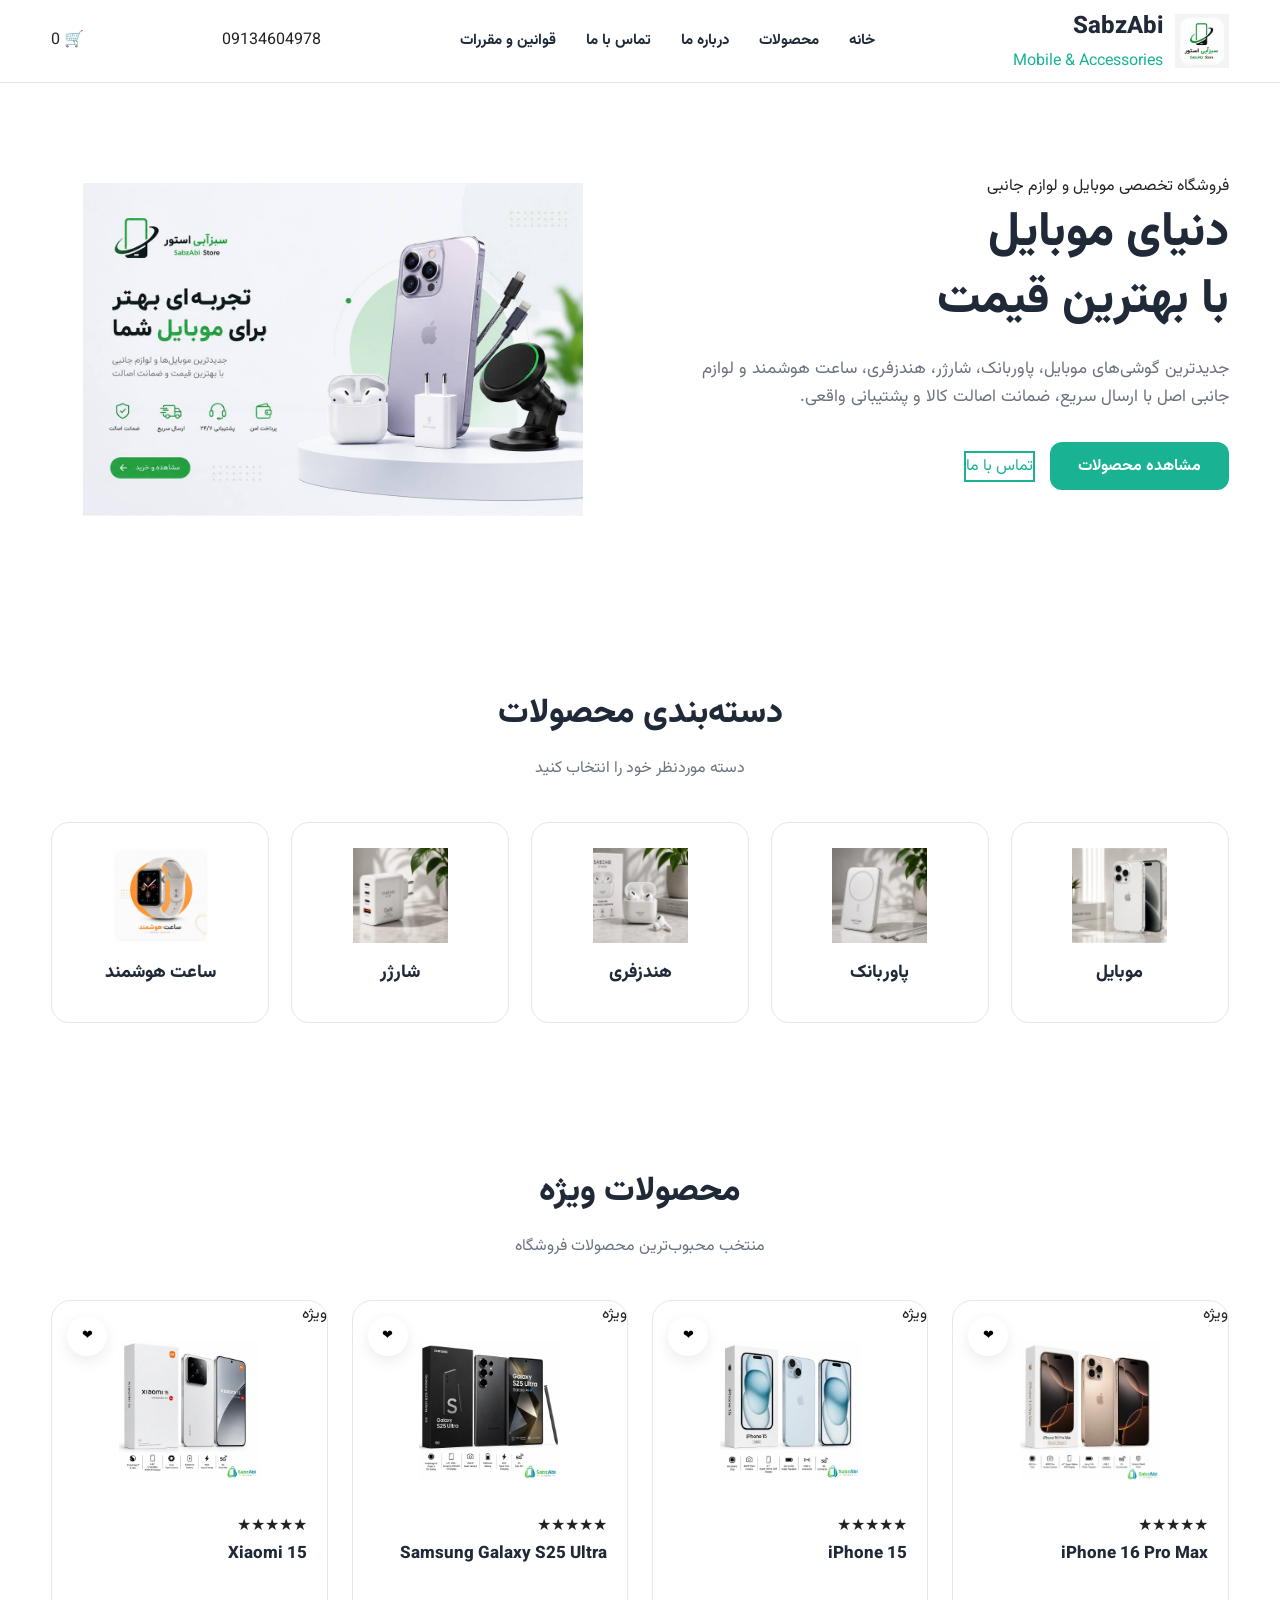
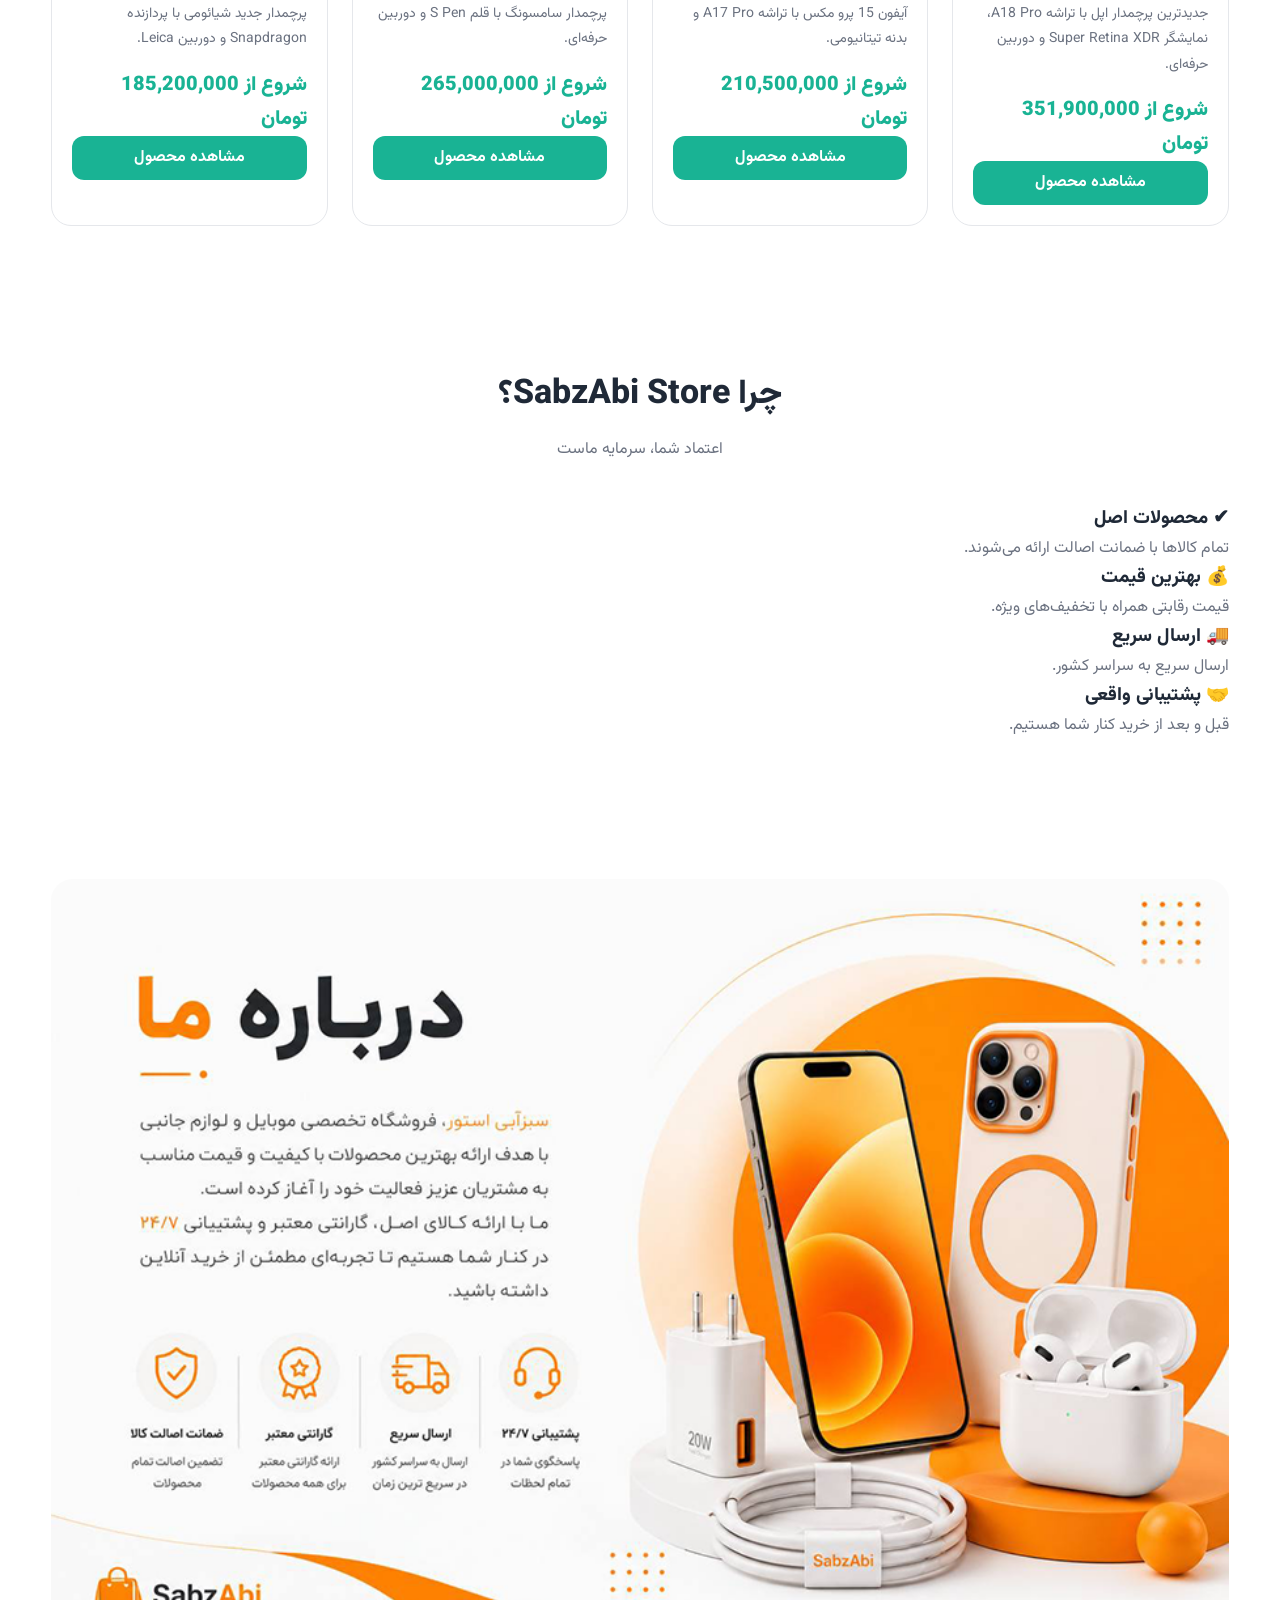
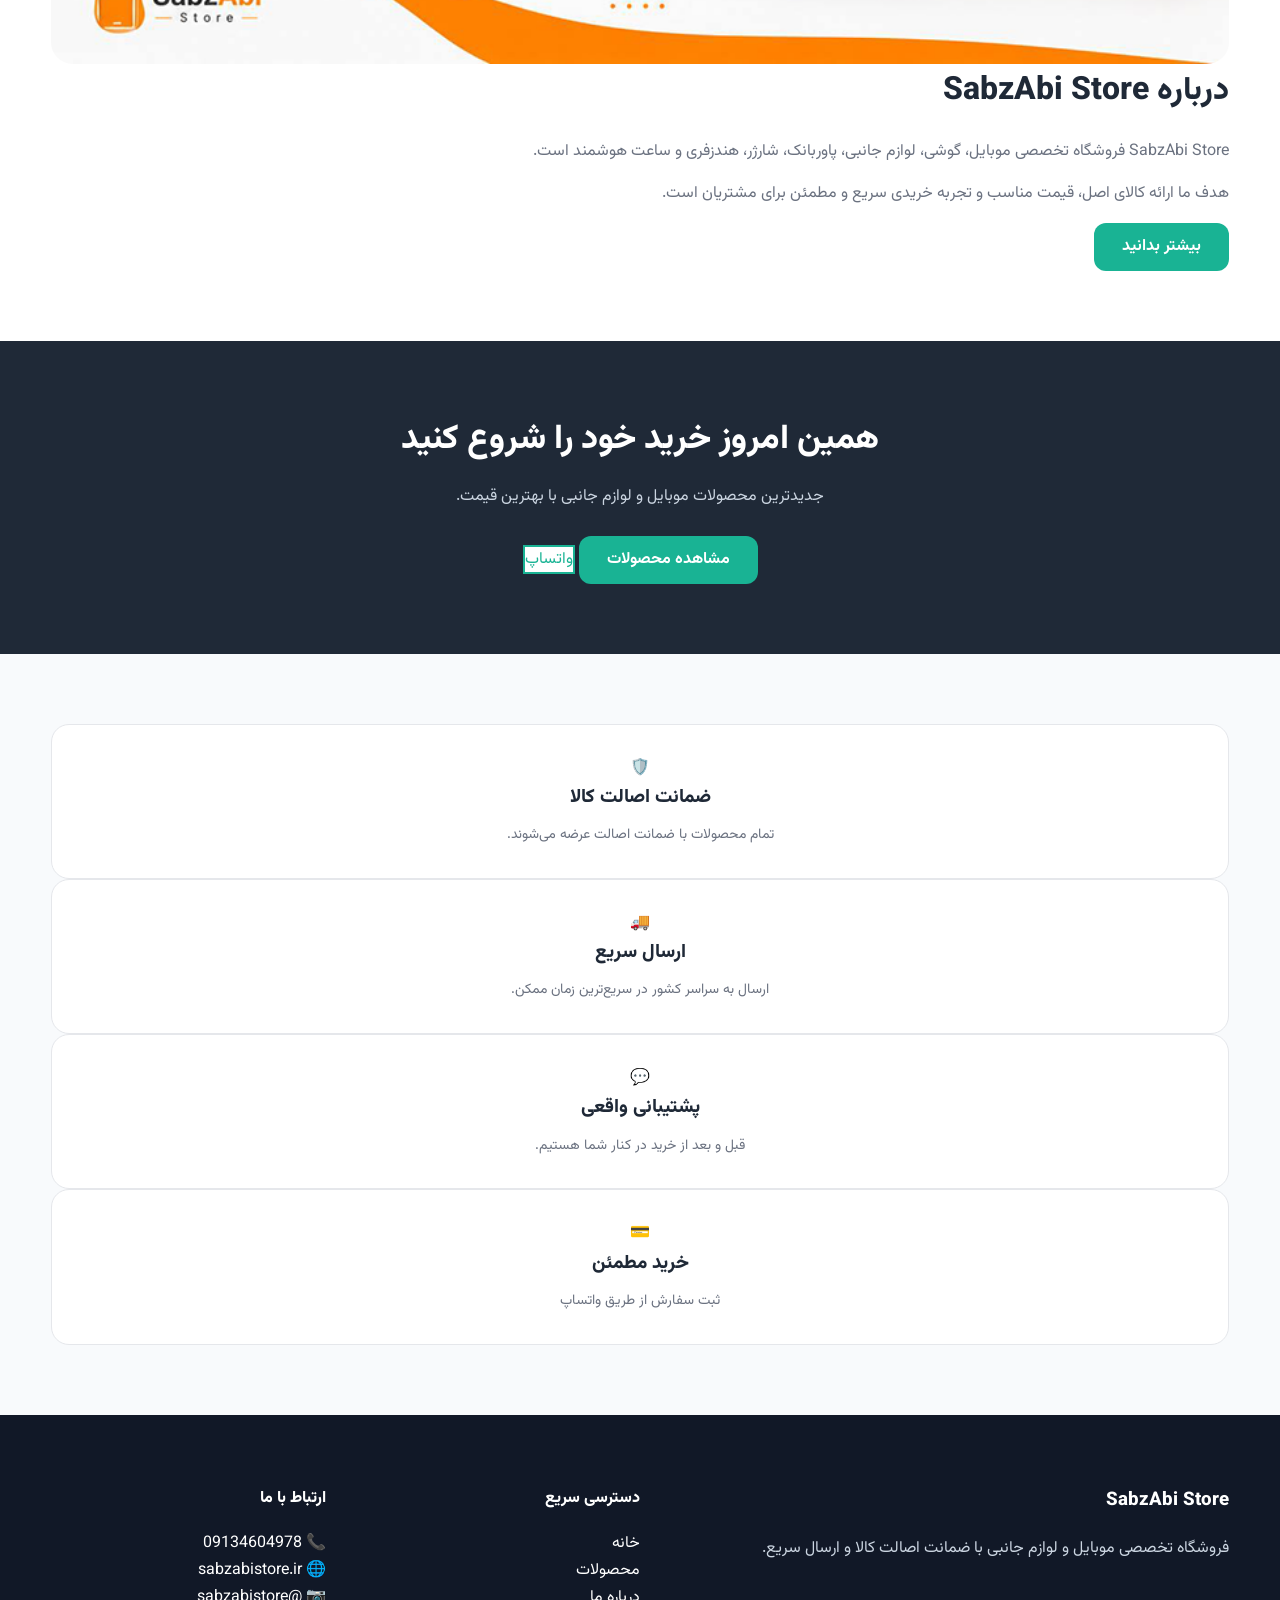
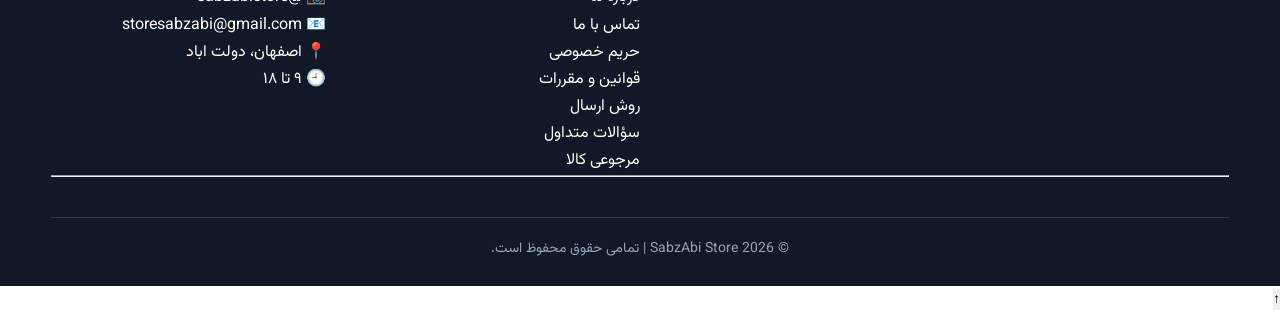
==== index.html @ b57ccc9a "Update index.html" ====
<!DOCTYPE html>
<html lang="fa" dir="rtl">

<head>

<meta charset="UTF-8">

<meta name="viewport" content="width=device-width, initial-scale=1.0">

<meta http-equiv="X-UA-Compatible" content="IE=edge">

<title>SabzAbi Store | فروشگاه تخصصی موبایل و لوازم جانبی</title>

<meta name="description"
content="خرید موبایل، پاوربانک، شارژر، هندزفری، ساعت هوشمند و لوازم جانبی اصل با بهترین قیمت، ارسال سریع و ضمانت اصالت کالا">

<meta name="keywords"
content="موبایل، آیفون، سامسونگ، پاوربانک، شارژر، هندزفری، ساعت هوشمند، SabzAbi Store">

<meta name="author"
content="SabzAbi Store">

<meta name="theme-color"
content="#0f766e">

<link rel="icon"
href="assets/favicons/favicon.png"
type="image/png">

<link rel="apple-touch-icon"
href="assets/favicons/apple-touch-icon.png">

<link rel="preconnect"
href="https://fonts.googleapis.com">

<link rel="preconnect"
href="https://fonts.gstatic.com"
crossorigin>

<link href="https://fonts.googleapis.com/css2?family=Vazirmatn:wght@300;400;500;700;800;900&display=swap"
rel="stylesheet">

<link rel="stylesheet"
href="assets/css/style.css">

<link rel="stylesheet"
href="assets/css/responsive.css">

</head>

<body>

<header class="header">

<div class="container">

<a href="index.html" class="logo">

<img
src="assets/logo/logo.webp"
alt="SabzAbi Store Logo">

<div>

<h2>SabzAbi</h2>

<span>Mobile & Accessories</span>

</div>

</a>

<nav>

<ul>

<li><a class="active" href="index.html">خانه</a></li>

<li><a href="products.html">محصولات</a></li>

<li><a href="about.html">درباره ما</a></li>

<li><a href="contact.html">تماس با ما</a></li>

<li><a href="terms.html">قوانین و مقررات</a></li>

</ul>

</nav>

<a
href="tel:09134604978"
class="header-phone">

09134604978

</a>

	<a href="cart.html" class="cart-icon">

🛒

<span id="cartCount">

0

</span>

</a>

</div>

</header>

<section class="hero">

<div class="container">

<div class="hero-content">

<span class="hero-badge">

فروشگاه تخصصی موبایل و لوازم جانبی

</span>

<h1>

دنیای موبایل
<br>

با بهترین قیمت

</h1>

<p>

جدیدترین گوشی‌های موبایل، پاوربانک، شارژر، هندزفری، ساعت هوشمند و لوازم جانبی اصل با ارسال سریع، ضمانت اصالت کالا و پشتیبانی واقعی.

</p>

<div class="hero-buttons">

<a
href="products.html"
class="btn">

مشاهده محصولات

</a>

<a
href="contact.html"
class="btn-outline">

تماس با ما

</a>

</div>

</div>

<div class="hero-image">

<img

src="assets/hero/hero.webp"

alt="SabzAbi Store Hero"

loading="eager">

</div>

</div>

</section>



<!-- =====================================
CATEGORIES
===================================== -->

<section class="categories">

<div class="container">

<div class="section-header">

<h2>دسته‌بندی محصولات</h2>

<p>

دسته موردنظر خود را انتخاب کنید

</p>

</div>

<div class="category-grid">

<a href="products.html?category=mobile" class="category-card">

<img
src="assets/categories/iphone16.webp"
alt="موبایل"
loading="lazy">

<h3>موبایل</h3>

</a>

<a href="products.html?category=powerbank" class="category-card">

<img
src="assets/categories/powerbank20k.webp"
alt="پاوربانک"
loading="lazy">

<h3>پاوربانک</h3>

</a>

<a href="products.html?category=earbuds" class="category-card">

<img
src="assets/categories/earbuds.webp"
alt="هندزفری"
loading="lazy">

<h3>هندزفری</h3>

</a>

<a href="products.html?category=charger" class="category-card">

<img
src="assets/categories/charger45w.webp"
alt="شارژر"
loading="lazy">

<h3>شارژر</h3>

</a>

<a href="products.html?category=watch" class="category-card">

<img
src="assets/categories/watch.webp"
alt="ساعت هوشمند"
loading="lazy">

<h3>ساعت هوشمند</h3>

</a>

</div>

</div>

</section>

<!-- =====================================
FEATURED PRODUCTS
===================================== -->

<section class="featured">

<div class="container">

<div class="section-header">

<h2>محصولات ویژه</h2>

<p>

منتخب محبوب‌ترین محصولات فروشگاه

</p>

</div>

<div id="featuredProducts" class="product-grid">

</div>

</div>

</section>

<!-- =====================================
WHY US
===================================== -->

<section class="why-us">

<div class="container">

<div class="section-header">

<h2>چرا SabzAbi Store؟</h2>

<p>

اعتماد شما، سرمایه ماست

</p>

</div>

<div class="why-grid">

<div class="why-card">

<h3>✔ محصولات اصل</h3>

<p>

تمام کالاها با ضمانت اصالت ارائه می‌شوند.

</p>

</div>

<div class="why-card">

<h3>💰 بهترین قیمت</h3>

<p>

قیمت رقابتی همراه با تخفیف‌های ویژه.

</p>

</div>

<div class="why-card">

<h3>🚚 ارسال سریع</h3>

<p>

ارسال سریع به سراسر کشور.

</p>

</div>

<div class="why-card">

<h3>🤝 پشتیبانی واقعی</h3>

<p>

قبل و بعد از خرید کنار شما هستیم.

</p>

</div>

</div>

</div>

</section>

<!-- =====================================
ABOUT SHORT
===================================== -->

<section class="about-short">

<div class="container">

<div class="about-content">

<div class="about-image">

<img

src="assets/about/about-store.webp"

alt="SabzAbi Store"

loading="lazy">

</div>

<div class="about-text">

<h2>درباره SabzAbi Store</h2>

<p>

SabzAbi Store فروشگاه تخصصی موبایل، گوشی، لوازم جانبی، پاوربانک، شارژر، هندزفری و ساعت هوشمند است.

</p>

<p>

هدف ما ارائه کالای اصل، قیمت مناسب و تجربه خریدی سریع و مطمئن برای مشتریان است.

</p>

<a href="about.html" class="btn">

بیشتر بدانید

</a>

</div>

</div>

</div>

</section>


	
<!-- =====================================
CALL TO ACTION
===================================== -->

<section class="cta">

<div class="container">

<div class="cta-box">

<h2>

همین امروز خرید خود را شروع کنید

</h2>

<p>

جدیدترین محصولات موبایل و لوازم جانبی با بهترین قیمت.

</p>

<div class="cta-buttons">

<a href="products.html" class="btn">

مشاهده محصولات

</a>

<a href="https://wa.me/989134604978"

class="btn-outline"

target="_blank">

واتساپ

</a>

</div>

</div>

</div>

</section>

<!-- =====================================
FEATURES
===================================== -->

	
	<section class="features">

<div class="container">

<div class="feature-card">
<div class="feature-icon">🛡️</div>
<h3>ضمانت اصالت کالا</h3>
<p>تمام محصولات با ضمانت اصالت عرضه می‌شوند.</p>
</div>

<div class="feature-card">
<div class="feature-icon">🚚</div>
<h3>ارسال سریع</h3>
<p>ارسال به سراسر کشور در سریع‌ترین زمان ممکن.</p>
</div>

<div class="feature-card">
<div class="feature-icon">💬</div>
<h3>پشتیبانی واقعی</h3>
<p>قبل و بعد از خرید در کنار شما هستیم.</p>
</div>

<div class="feature-card">
<div class="feature-icon">💳</div>
<h3>خرید مطمئن</h3>
<p>ثبت سفارش از طریق واتساپ</p>
</div>

</div>

</section>


<!-- =====================================
FOOTER
===================================== -->	

<footer class="footer">

<div class="container">

<div class="footer-grid">

<div>

<h3>SabzAbi Store</h3>

<p>

فروشگاه تخصصی موبایل و لوازم جانبی با ضمانت اصالت کالا و ارسال سریع.

</p>

</div>

<div>

<h4>دسترسی سریع</h4>

<ul>

<li><a href="index.html">خانه</a></li>

<li><a href="products.html">محصولات</a></li>

<li><a href="about.html">درباره ما</a></li>

<li><a href="contact.html">تماس با ما</a></li>

	<li><a href="privacy.html">حریم خصوصی</a></li>

	<li><a href="terms.html">قوانین و مقررات</a></li>

	<li><a href="shipping.html">روش ارسال</a></li>

	<li><a href="faq.html">سؤالات متداول</a></li>

	<li><a href="return.html">مرجوعی کالا</a></li>

</ul>

</div>

<div>

<h4>ارتباط با ما</h4>

<ul>

<li>📞 09134604978</li>

<li>🌐 sabzabistore.ir</li>

<li>📷 @sabzabistore</li>

	<li>📧 storesabzabi@gmail.com</li>

<li>📍 اصفهان، دولت اباد </li>
	<li>🕘 ۹ تا ۱۸</li>

</ul>

</div>

</div>

<hr>

<div class="footer-bottom">

<p>

© 2026 SabzAbi Store | تمامی حقوق محفوظ است.
	
</p>

</div>

</div>

</footer>

<script src="assets/js/products.js"></script>
<script src="assets/js/app.js"></script>

</body>

</html>
---- assets/css/style.css ----
/*==================================================
RESET
==================================================*/

*{
    margin:0;
    padding:0;
    box-sizing:border-box;
}

html{
    scroll-behavior:smooth;
}

body{

    direction:rtl;

    font-family:"Vazirmatn",Tahoma,sans-serif;

    background:#ffffff;

    color:#222;

    overflow-x:hidden;

    line-height:1.7;

}

img{

    display:block;

    max-width:100%;

}

a{

    text-decoration:none;

    color:inherit;

}

button{

    font-family:inherit;

    cursor:pointer;

    border:none;

    outline:none;

}

input{

    font-family:inherit;

    outline:none;

}

ul{

    list-style:none;

}



/*==================================================
ROOT
==================================================*/

:root{

    --primary:#19b394;

    --primary-dark:#12937b;

    --secondary:#00b4d8;

    --danger:#ef4444;

    --warning:#f59e0b;

    --dark:#1f2937;

    --gray:#6b7280;

    --light:#f8fafc;

    --border:#e5e7eb;

    --white:#fff;

    --radius:16px;

    --transition:.3s;

    --shadow:0 10px 30px rgba(0,0,0,.08);

}



/*==================================================
CONTAINER
==================================================*/

.container{

    width:92%;

    max-width:1320px;

    margin:auto;

}



/*==================================================
HEADINGS
==================================================*/

h1,h2,h3,h4{

    color:var(--dark);

    font-weight:800;

}

p{

    color:var(--gray);

}



/*==================================================
SECTION
==================================================*/

section{

    padding:55px 0;

}



/*==================================================
SECTION HEADER
این کلاس داخل HTML تو هست
==================================================*/

.section-header{

    text-align:center;

    margin-bottom:28px;

}

.section-header h2{

    font-size:34px;

    margin-bottom:12px;

}

.section-header p{

    max-width:700px;

    margin:auto;

}



/*==================================================
BUTTONS
==================================================*/

.btn{

    height:48px;

    padding:0 28px;

    border-radius:12px;

    display:inline-flex;

    align-items:center;

    justify-content:center;

    background:var(--primary);

    color:#fff;

    font-weight:700;

    transition:.3s;

}

.btn:hover{

    background:var(--primary-dark);

}

.btn-outline{

    border:2px solid var(--primary);

    background:#fff;

    color:var(--primary);

}

.btn-outline:hover{

    background:var(--primary);

    color:#fff;

}



/*==================================================
GENERAL CARDS
==================================================*/

.card{

    background:#fff;

    border-radius:18px;

    box-shadow:var(--shadow);

}

/*==================================================
HEADER
==================================================*/

header{

    position:sticky;

    top:0;

    right:0;

    width:100%;

    background:#fff;

    z-index:9999;

    border-bottom:1px solid var(--border);

    transition:.3s;

}

header .container{

    display:flex;

    align-items:center;

    justify-content:space-between;

    height:82px;

}



/*==================================================
LOGO
==================================================*/

.logo{

    display:flex;

    align-items:center;

    gap:12px;

}

.logo img{

    width:54px;

    height:54px;

    object-fit:contain;

}

.logo h1,
.logo h2{

    font-size:24px;

    color:var(--dark);

    margin:0;

    font-weight:800;

}

.logo span{

    color:var(--primary);

}



/*==================================================
NAVIGATION
==================================================*/

nav{

    display:flex;

    align-items:center;

}

nav ul{

    display:flex;

    align-items:center;

    gap:30px;

}

nav li{

    position:relative;

}

nav a{

    color:var(--dark);

    font-size:15px;

    font-weight:700;

    transition:.3s;

}

nav a:hover{

    color:var(--primary);

}

nav a::after{

    content:"";

    position:absolute;

    right:0;

    bottom:-8px;

    width:0;

    height:2px;

    background:var(--primary);

    transition:.3s;

}

nav li:hover a::after{

    width:100%;

}



/*==================================================
HEADER ACTIONS
==================================================*/

.header-actions{

    display:flex;

    align-items:center;

    gap:12px;

}

.header-actions a{

    width:42px;

    height:42px;

    border-radius:50%;

    background:#f5f7fa;

    display:flex;

    align-items:center;

    justify-content:center;

    color:var(--dark);

    transition:.3s;

}

.header-actions a:hover{

    background:var(--primary);

    color:#fff;

}



/*==================================================
MENU BUTTON
==================================================*/

.menu-btn{

    display:none;

    width:44px;

    height:44px;

    border-radius:12px;

    background:#f5f7fa;

    align-items:center;

    justify-content:center;

    cursor:pointer;

}

.menu-btn i{

    font-size:22px;

}



/*==================================================
MOBILE MENU
==================================================*/

.mobile-menu{

    position:fixed;

    top:82px;

    right:-100%;

    width:280px;

    height:calc(100vh - 82px);

    background:#fff;

    transition:.35s;

    box-shadow:-10px 0 30px rgba(0,0,0,.08);

    padding:25px;

    z-index:999;

}

.mobile-menu.active{

    right:0;

}

.mobile-menu ul{

    display:flex;

    flex-direction:column;

    gap:20px;

}

.mobile-menu a{

    font-size:16px;

    font-weight:700;

    color:var(--dark);

}

.mobile-menu a:hover{

    color:var(--primary);

}

/*==================================================
HERO SECTION
==================================================*/

.hero{

    padding:60px 0;

    overflow:hidden;

}



.hero .container{

    display:grid;

    grid-template-columns:1fr 1fr;

    align-items:center;

    gap:50px;

}



/*==================================================
HERO CONTENT
==================================================*/

.hero-content h1{

    font-size:48px;

    line-height:1.4;

    margin-bottom:20px;

}


.hero-content h1 span{

    color:var(--primary);

}



.hero-content p{

    font-size:17px;

    max-width:550px;

    margin-bottom:30px;

}



/*==================================================
HERO BUTTONS
==================================================*/

.hero-buttons,
.hero-actions{

    display:flex;

    align-items:center;

    gap:15px;

    margin-bottom:35px;

}



.hero-buttons .btn,
.hero-actions .btn{

    min-width:150px;

}



/*==================================================
HERO IMAGE
==================================================*/

.hero-image{

    display:flex;

    justify-content:center;

    align-items:center;

    position:relative;

}



.hero-image img{

    width:100%;

    max-width:500px;

    height:auto;

    object-fit:contain;

}



/*==================================================
HERO BADGE / CARD
==================================================*/

.hero-card{

    position:absolute;

    bottom:30px;

    right:20px;

    background:#fff;

    padding:15px 20px;

    border-radius:18px;

    box-shadow:var(--shadow);

}



.hero-card strong{

    display:block;

    color:var(--primary);

    font-size:22px;

}



.hero-card span{

    font-size:13px;

    color:var(--gray);

}



/*==================================================
HERO STATS
==================================================*/

.hero-stats{

    display:flex;

    gap:35px;

}



.hero-stats div{

    display:flex;

    flex-direction:column;

}



.hero-stats strong{

    color:var(--primary);

    font-size:28px;

}



.hero-stats span{

    font-size:14px;

    color:var(--gray);

}

/*==================================================
CATEGORY SECTION
==================================================*/

.categories{

    padding:50px 0;

}



.category-grid{

    display:grid;

    grid-template-columns:repeat(5,1fr);

    gap:22px;

}



.category-card{

    background:#fff;

    border:1px solid var(--border);

    border-radius:18px;

    padding:25px 15px;

    text-align:center;

    transition:.3s;

    min-height:170px;

    display:flex;

    flex-direction:column;

    justify-content:center;

}



.category-card:hover{

    transform:translateY(-6px);

    box-shadow:var(--shadow);

    border-color:var(--primary);

}



.category-card img{

    width:95px;

    height:95	px;

    object-fit:contain;

    margin:0 auto 15px;

}



.category-card h3{

    font-size:18px;

    margin-bottom:8px;

}



.category-card p{

    font-size:14px;

}



/*==================================================
FEATURES SECTION
==================================================*/

.features{

    background:#f8fafc;

    padding:50px 0;

}



.features-grid{

    display:grid;

    grid-template-columns:repeat(4,1fr);

    gap:24px;

}



.feature-card{

    background:#fff;

    border-radius:18px;

    padding:30px 20px;

    text-align:center;

    border:1px solid var(--border);

    transition:.3s;

}



.feature-card:hover{

    transform:translateY(-5px);

    box-shadow:var(--shadow);

}



.feature-card i{

    width:60px;

    height:60px;

    border-radius:50%;

    display:flex;

    align-items:center;

    justify-content:center;

    margin:0 auto 18px;

    background:rgba(25,179,148,.12);

    color:var(--primary);

    font-size:25px;

}



.feature-card h3{

    font-size:19px;

    margin-bottom:10px;

}



.feature-card p{

    font-size:14px;

}

/*==================================================
PRODUCT SECTION
==================================================*/

.featured,
.products{

    padding:55px 0;

}



/*==================================================
PRODUCT GRID
==================================================*/

.product-grid{

    display:grid;

    grid-template-columns:repeat(4,1fr);

    gap:24px;

}



/*==================================================
PRODUCT CARD
==================================================*/

.product-card{

    background:#fff;

    border:1px solid var(--border);

    border-radius:20px;

    overflow:hidden;

    position:relative;

    transition:.3s ease;

    display:flex;

    flex-direction:column;

}



.product-card:hover{

    transform:translateY(-6px);

    box-shadow:var(--shadow);

}



/*==================================================
PRODUCT IMAGE
==================================================*/

.product-card > img{

    width:100%;

    height:220px;

    object-fit:contain;

    padding:20px;

    background:#fff;

}



/*==================================================
FAVORITE HEART
==================================================*/

.favorite,
.wishlist,
.product-favorite{

    position:absolute;

    top:15px;

    left:15px;

    width:40px;

    height:40px;

    border-radius:50%;

    background:#fff;

    display:flex;

    align-items:center;

    justify-content:center;

    box-shadow:0 5px 15px rgba(0,0,0,.08);

    z-index:2;

}



.favorite i,
.wishlist i,
.product-favorite i{

    color:#ef4444;

    font-size:18px;

}



/*==================================================
PRODUCT INFO
==================================================*/

.product-info{

    padding:20px;

    display:flex;

    flex-direction:column;

    flex:1;

}



.product-info h3{

    font-size:17px;

    color:var(--dark);

    margin-bottom:10px;

    min-height:52px;

}



.product-info p{

    font-size:14px;

    margin-bottom:15px;

}



/*==================================================
PRICE
==================================================*/

.product-price{

    margin-top:auto;

    display:flex;

    align-items:center;

    gap:10px;

    margin-bottom:15px;

}



.price{

    color:var(--primary);

    font-size:20px;

    font-weight:900;

}



.old-price{

    color:#9ca3af;

    text-decoration:line-through;

    font-size:14px;

}



/*==================================================
PRODUCT BUTTON
==================================================*/

.btn-product{

    height:44px;

    width:100%;

    border-radius:12px;

    display:flex;

    align-items:center;

    justify-content:center;

    background:var(--primary);

    color:#fff;

    font-weight:700;

    transition:.3s;

}



.btn-product:hover{

    background:var(--primary-dark);

}

/*==================================================
BANNER SECTION
==================================================*/

.banner{

    padding:80px 0;

}



.banner-box{

    background:linear-gradient(
        135deg,
        var(--primary),
        var(--secondary)
    );

    border-radius:25px;

    padding:45px;

    display:grid;

    grid-template-columns:1fr 1fr;

    align-items:center;

    gap:40px;

    overflow:hidden;

}



.banner-content h2{

    color:#fff;

    font-size:34px;

    margin-bottom:15px;

}



.banner-content p{

    color:rgba(255,255,255,.9);

    margin-bottom:25px;

}



.banner-content .btn{

    background:#fff;

    color:var(--primary);

}



.banner-image{

    display:flex;

    justify-content:center;

}



.banner-image img{

    max-width:350px;

    height:auto;

    object-fit:contain;

}



/*==================================================
ABOUT SECTION
==================================================*/

.about{

    padding:55px 0;

    background:#f8fafc;

}



.about-grid{

    display:grid;

    grid-template-columns:1fr 1fr;

    gap:50px;

    align-items:center;

}



.about-image img{

    width:100%;

    border-radius:22px;

    object-fit:cover;

}



.about-content h2{

    font-size:32px;

    margin-bottom:20px;

}



.about-content p{

    margin-bottom:15px;

}



.about-list{

    margin-top:25px;

}



.about-list li{

    display:flex;

    align-items:center;

    gap:10px;

    margin-bottom:12px;

    font-weight:600;

    color:var(--dark);

}



.about-list i{

    color:var(--primary);

}



/*==================================================
CTA SECTION
==================================================*/

.cta{

    padding:60px 0;

    background:var(--dark);

    text-align:center;

}



.cta h2{

    color:#fff;

    font-size:34px;

    margin-bottom:15px;

}



.cta p{

    color:#cbd5e1;

    max-width:650px;

    margin:0 auto 25px;

}



.cta .btn{

    background:var(--primary);

    color:#fff;

}

/*==================================================
NEWSLETTER
==================================================*/

.newsletter{

    padding:70px 0;

    background:#f8fafc;

}



.newsletter-box{

    background:#fff;

    border-radius:22px;

    padding:40px;

    text-align:center;

    border:1px solid var(--border);

}



.newsletter-box h2{

    font-size:30px;

    margin-bottom:12px;

}



.newsletter-box p{

    margin-bottom:25px;

}



.newsletter-form{

    max-width:600px;

    margin:auto;

    display:flex;

    gap:12px;

}



.newsletter-form input{

    flex:1;

    height:50px;

    border:1px solid var(--border);

    border-radius:12px;

    padding:0 18px;

}



.newsletter-form button{

    height:50px;

    padding:0 28px;

    border-radius:12px;

    background:var(--primary);

    color:#fff;

    font-weight:700;

}



/*==================================================
FOOTER
==================================================*/

footer,
.footer{

    background:#111827;

    color:#fff;

    padding:70px 0 25px;

}



.footer-grid{

    display:grid;

    grid-template-columns:2fr 1fr 1fr;

    gap:40px;

}



.footer h3,
.footer h4{

    color:#fff;

    margin-bottom:18px;

}



.footer p{

    color:#cbd5e1;

}



.footer-links{

    display:flex;

    flex-direction:column;

    gap:12px;

}



.footer-links a{

    color:#cbd5e1;

    transition:.3s;

}



.footer-links a:hover{

    color:#fff;

    padding-right:5px;

}



/*==================================================
SOCIAL
==================================================*/

.social-links{

    display:flex;

    gap:12px;

    margin-top:20px;

}



.social-links a{

    width:42px;

    height:42px;

    border-radius:50%;

    display:flex;

    align-items:center;

    justify-content:center;

    background:rgba(255,255,255,.1);

    color:#fff;

    transition:.3s;

}



.social-links a:hover{

    background:var(--primary);

}



/*==================================================
FOOTER BOTTOM
==================================================*/

.footer-bottom{

    margin-top:40px;

    padding-top:20px;

    text-align:center;

    border-top:1px solid rgba(255,255,255,.15);

}



.footer-bottom p{

    font-size:14px;

    color:#94a3b8;

}

/*==================================================
TABLET
==================================================*/

@media(max-width:1200px){


.container{

    width:94%;

}



.product-grid{

    grid-template-columns:repeat(3,1fr);

}



.category-grid{

    grid-template-columns:repeat(3,1fr);

}



.features-grid{

    grid-template-columns:repeat(2,1fr);

}



.footer-grid{

    grid-template-columns:1fr 1fr;

}



}



/*==================================================
TABLET SMALL
==================================================*/

@media(max-width:992px){



nav{

    display:none;

}



.menu-btn{

    display:flex;

}



.hero .container{

    grid-template-columns:1fr;

    text-align:center;

}



.hero-content p{

    margin-left:auto;

    margin-right:auto;

}



.hero-buttons,
.hero-actions{

    justify-content:center;

}



.hero-stats{

    justify-content:center;

}



.hero-image{

    order:-1;

}



.hero-content h1{

    font-size:38px;

}



.product-grid{

    grid-template-columns:repeat(2,1fr);

}



.category-grid{

    grid-template-columns:repeat(2,1fr);

}



.banner-box{

    grid-template-columns:1fr;

    text-align:center;

}



.banner-image{

    order:-1;

}



.about-grid{

    grid-template-columns:1fr;

}



.footer-grid{

   grid-template-columns:1fr;

gap:25px;

}



}



/*==================================================
MOBILE
==================================================*/

@media(max-width:768px){



section{

    padding:55px 0;

}



.container{

    width:92%;

}



.hero-content h1{

    font-size:30px;

}



.hero-image img{

    max-width:320px;

}



.hero-buttons,
.hero-actions{

    flex-direction:column;

}



.hero-buttons .btn,
.hero-actions .btn{

    width:100%;

}



.hero-stats{

    flex-direction:column;

    gap:15px;

}



/* PRODUCTS */

.product-grid{

    grid-template-columns:1fr;

}



.product-card{

    max-width:380px;

    margin:auto;

}



.product-card > img{

    height:190px;

}



/* CATEGORY */

.category-grid{

    grid-template-columns:1fr;

}



/* FEATURES */

.features-grid{

    grid-template-columns:1fr;

}



/* NEWSLETTER */

.newsletter-form{

    flex-direction:column;

}



.newsletter-form button,
.newsletter-form input{

    width:100%;

}



.banner-box{

    padding:30px 20px;

}



.banner-content h2{

    font-size:26px;

}



.footer{

    text-align:center;

}



.social-links{

    justify-content:center;

}



}



/*==================================================
SMALL MOBILE
==================================================*/

@media(max-width:480px){



.logo img{

    width:45px;

    height:45px;

}



.logo h1,
.logo h2{

    font-size:20px;

}



.product-card > img{

    height:170px;

}



.favorite,
.wishlist,
.product-favorite{

    width:36px;

    height:36px;

}



.section-header h2{

    font-size:26px;

}



}

/*==================================================
FINAL FIX
==================================================*/


/* جلوگیری از اسکرول افقی */

html,
body{

    overflow-x:hidden;

}



/*==================================================
PRODUCT FINAL CONTROL
==================================================*/


.product-card{

    min-height:unset;

}



.product-card > img{

    display:block;

    width:100%;

    height:165px;

    object-fit:contain;

    padding:12px;

    margin:auto;

}



/* عنوان محصول */

.product-info h3{

    overflow:hidden;

    display:-webkit-box;

    -webkit-line-clamp:2;

    -webkit-box-orient:vertical;

}



/* متن محصول */

.product-info p{

    line-height:1.8;

}



/* قیمت همیشه مرتب */

.product-price{

    min-height:35px;

}



/*==================================================
HEART FINAL
==================================================*/


.favorite,
.wishlist,
.product-favorite{

    cursor:pointer;

}



.favorite i,
.wishlist i,
.product-favorite i{

    color:#ef4444 !important;

}



.favorite:hover,
.wishlist:hover,
.product-favorite:hover{

    background:#ef4444;

}



.favorite:hover i,
.wishlist:hover i,
.product-favorite:hover i{

    color:#fff !important;

}



/*==================================================
IMAGE FIX
==================================================*/


img{

    user-select:none;

}



/* جلوگیری از کش آمدن تصاویر */

.category-card img,
.banner-image img,
.hero-image img{

    object-fit:contain;

}



/*==================================================
TRANSITIONS
==================================================*/


.product-card,
.category-card,
.feature-card,
.btn,
a{

    transition:.3s ease;

}

/* ======================================
   CART
====================================== */

.cart-page{

    padding:60px 0;

}

.cart-item{

    display:flex;

    align-items:center;

    gap:20px;

    background:#fff;

    border-radius:18px;

    padding:18px;

    margin-bottom:20px;

    box-shadow:0 8px 20px rgba(0,0,0,.08);

}

.cart-item img{

    width:110px;

    height:110px;

    object-fit:contain;

    background:#fff;

    border-radius:12px;

}

.cart-info{

    flex:1;

}

.cart-info h3{

    font-size:20px;

    margin-bottom:10px;

    color:#222;

}

.cart-info p{

    color:#666;

    font-size:16px;

    margin:6px 0;

}

.cart-actions{

    display:flex;

    align-items:center;

    gap:12px;

}

.qty-btn{

    width:38px;

    height:38px;

    border:none;

    border-radius:10px;

    background:#0aa86d;

    color:#fff;

    font-size:22px;

    cursor:pointer;

    transition:.3s;

}

.qty-btn:hover{

    background:#088b5b;

}

.qty-number{

    width:40px;

    text-align:center;

    font-size:20px;

    font-weight:700;

}

.remove-btn{

    border:none;

    background:#e53935;

    color:#fff;

    padding:10px 18px;

    border-radius:10px;

    cursor:pointer;

    transition:.3s;

}

.remove-btn:hover{

    background:#c62828;

}

.cart-total{

    margin-top:35px;

    background:#fff;

    border-radius:18px;

    padding:25px;

    text-align:center;

    box-shadow:0 8px 20px rgba(0,0,0,.08);

}

.cart-total h2{

    font-size:28px;

    color:#222;

}

.empty-cart{

    text-align:center;

    padding:80px 0;

}

.empty-cart h2{

    margin-bottom:25px;

}

.btn-danger{

background:#e53935;

color:#fff;

}

.btn-danger:hover{

background:#c62828;

}


/* ===========================
   Cart Row Total
=========================== */

.row-total{

    margin-top:8px;

    color:#0f766e;

    font-weight:700;

    font-size:15px;

}

.row-total strong{

    font-size:18px;

}


/* =========================
Compact Sections
========================= */

.categories,
.featured,
.why-us,
.about-short,
.counter,
.features,
.cta{
    padding:70px 0;
}

.section-header{
    margin-bottom:40px;
}

.hero{
    padding:90px 0;
}
---- assets/css/responsive.css ----
/* =========================================
   SabzAbi Store Responsive V2
========================================= */

/* ---------- 1200px ---------- */
@media (max-width:1200px){

.container{
    width:92%;
}

.hero-content h1{
    font-size:46px;
}

.products-grid{
    grid-template-columns:repeat(3,1fr);
}

.category-grid{
    grid-template-columns:repeat(4,1fr);
}

}


/* ---------- 992px ---------- */

@media (max-width:992px){

.header .container{
    flex-wrap:wrap;
}

nav{
    width:100%;
    margin-top:20px;
}

nav ul{
    justify-content:center;
    flex-wrap:wrap;
}

.hero .container{
    flex-direction:column-reverse;
    text-align:center;
}

.hero-content{
    max-width:100%;
}

.hero-buttons{
    justify-content:center;
}

.hero-image img{
    max-width:420px;
}

.products-grid{
    grid-template-columns:repeat(2,1fr);
}

.category-grid{
    grid-template-columns:repeat(3,1fr);
}

.feature-grid,
.why-grid,
.footer-grid{
    grid-template-columns:repeat(2,1fr);
}

.about-content{
    flex-direction:column;
}

.counter{
    grid-template-columns:repeat(2,1fr);
}

}


/* ---------- 768px ---------- */

@media (max-width:768px){

.header{
    padding:14px 0;
}

.logo img{
    width:48px;
}

.logo h2{
    font-size:20px;
}

nav ul{
    gap:18px;
}

.hero{
    padding:60px 0;
}

.hero-content h1{
    font-size:34px;
    line-height:1.4;
}

.hero-content p{
    font-size:15px;
}

.hero-image img{
    width:90%;
}

.section-title{
    font-size:28px;
}

.products-grid{
    grid-template-columns:1fr;
}

.category-grid{
    grid-template-columns:repeat(2,1fr);
}

.feature-grid,
.footer-grid,
.why-grid{
    grid-template-columns:1fr;
}

.counter{
    grid-template-columns:1fr 1fr;
}

.footer{
    text-align:center;
}

.footer ul{
    padding:0;
}

}


/* ---------- 576px ---------- */

@media (max-width:576px){

.container{
    width:94%;
}

.header-phone{
    display:none;
}

.hero{
    padding:45px 0;
}

.hero-content h1{
    font-size:28px;
}

.hero-content p{
    font-size:14px;
}

.hero-buttons{
    flex-direction:column;
}

.hero-buttons a{
    width:100%;
}

.hero-image img{
    width:100%;
}

.category-grid{
    grid-template-columns:1fr;
}

.counter{
    grid-template-columns:1fr;
}

.feature-card,
.product-card,
.category-card{
    padding:20px;
}

footer{
    font-size:14px;
}

}


/* ---------- 420px ---------- */

@media (max-width:420px){

.logo h2{
    font-size:18px;
}

.hero-content h1{
    font-size:24px;
}

.section-title{
    font-size:24px;
}

.btn,
.btn-outline{
    width:100%;
    text-align:center;
}

}

@media(max-width:768px){

.cart-item{

flex-direction:column;

text-align:center;

}

.cart-actions{

flex-wrap:wrap;

justify-content:center;

}

.cart-info{

text-align:center;

}

.cart-item img{

width:140px;

height:140px;

}

}
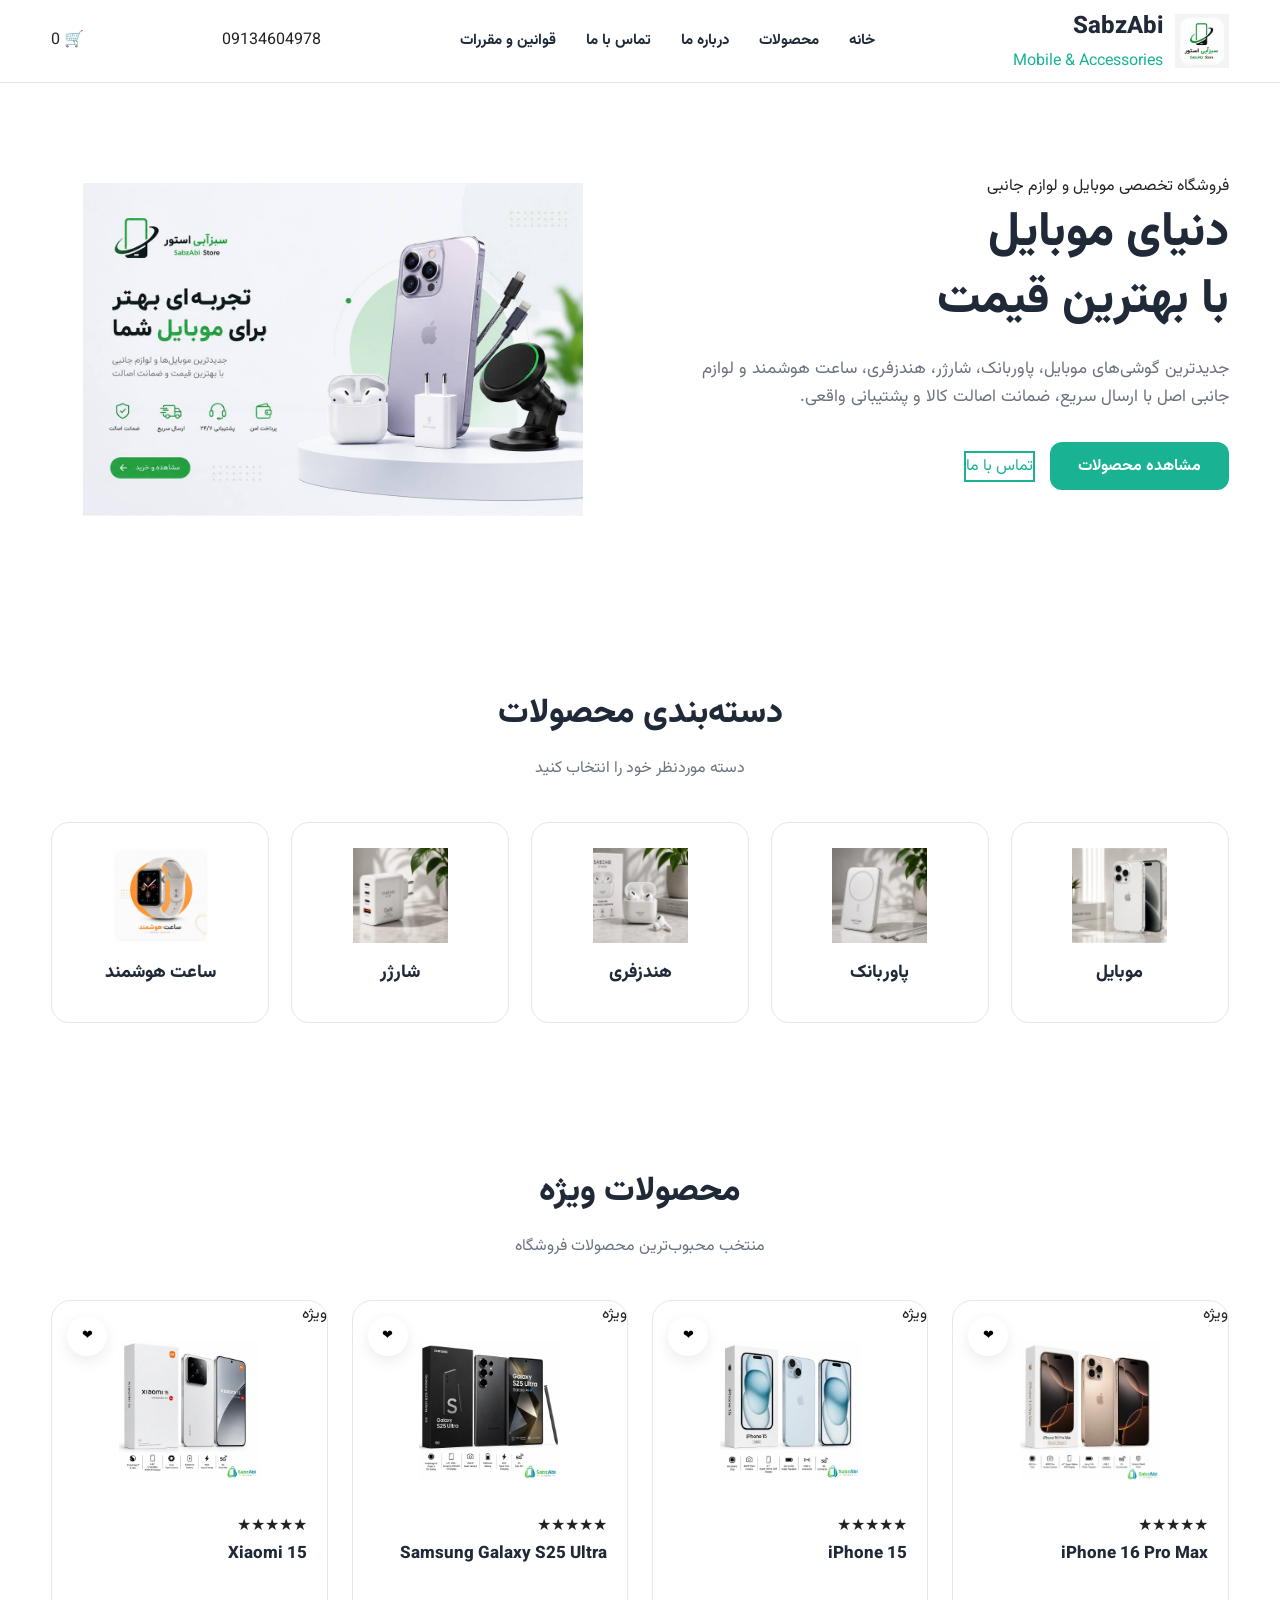
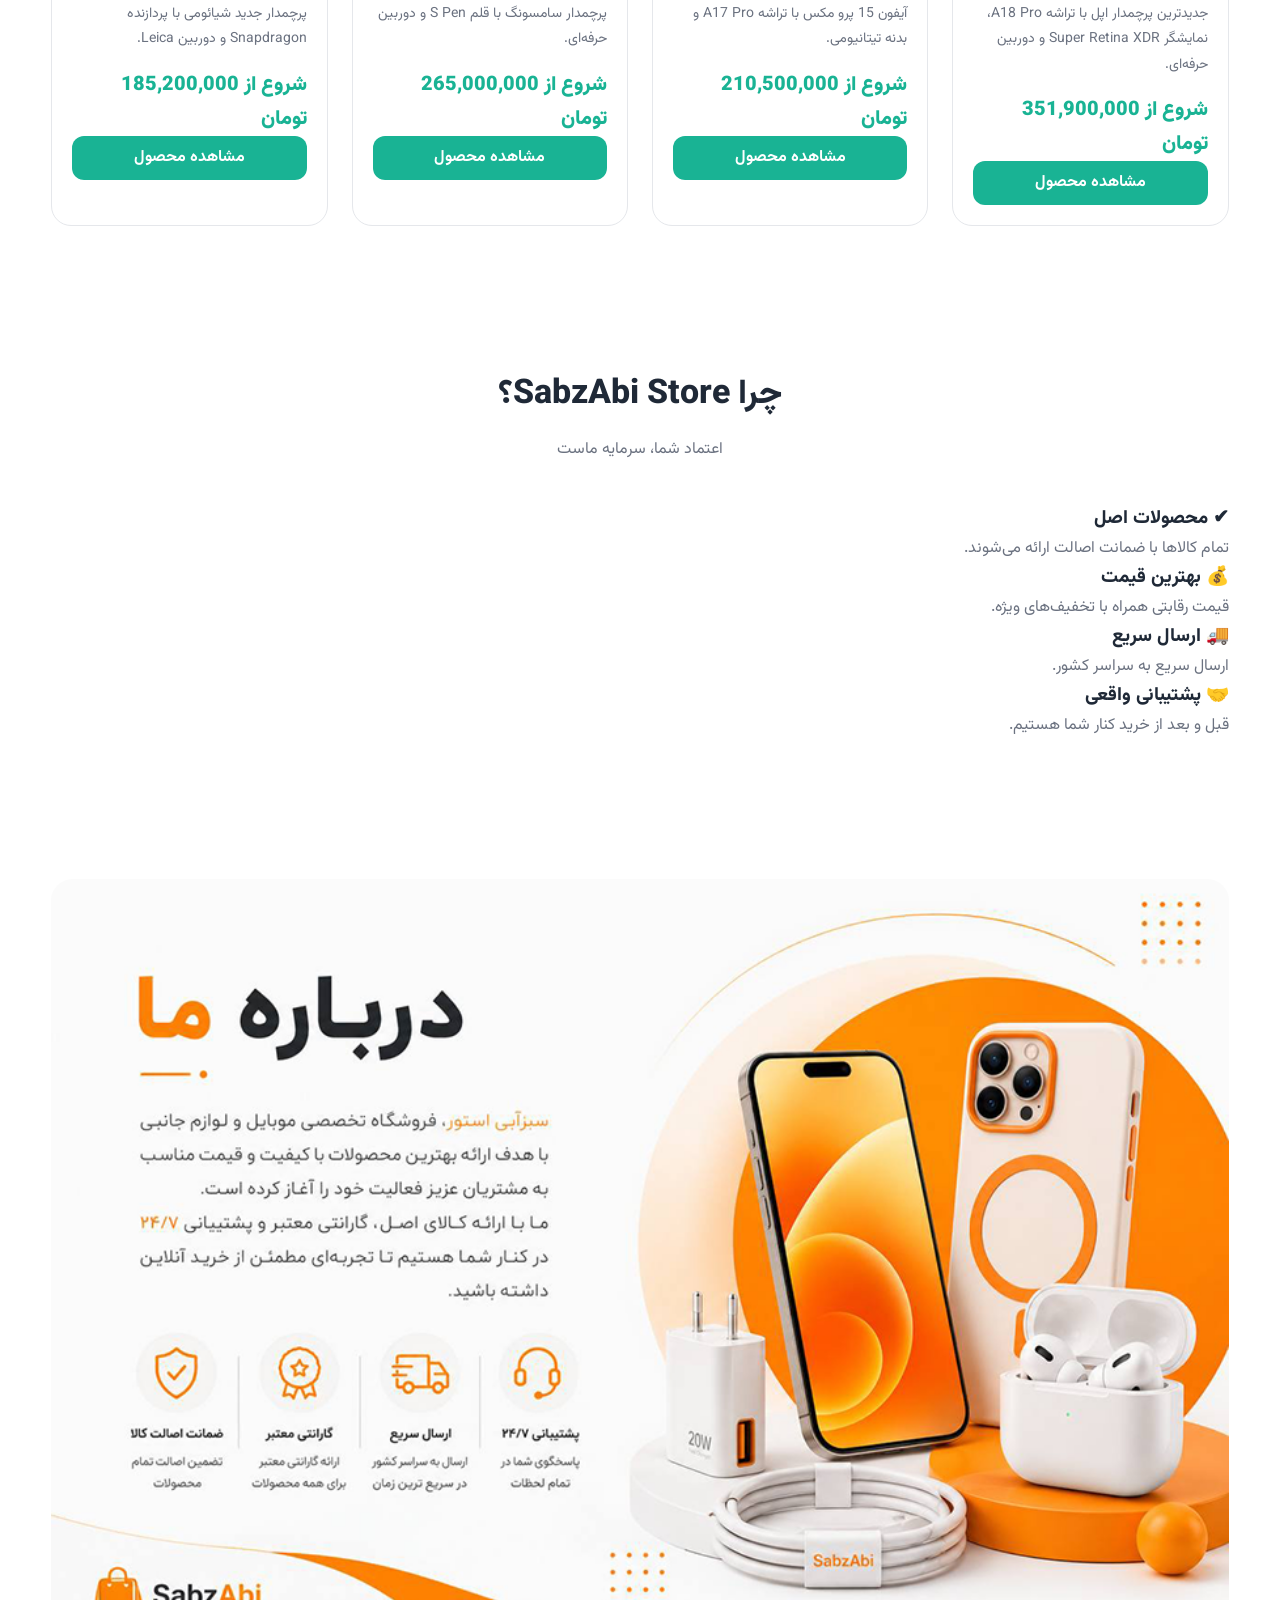
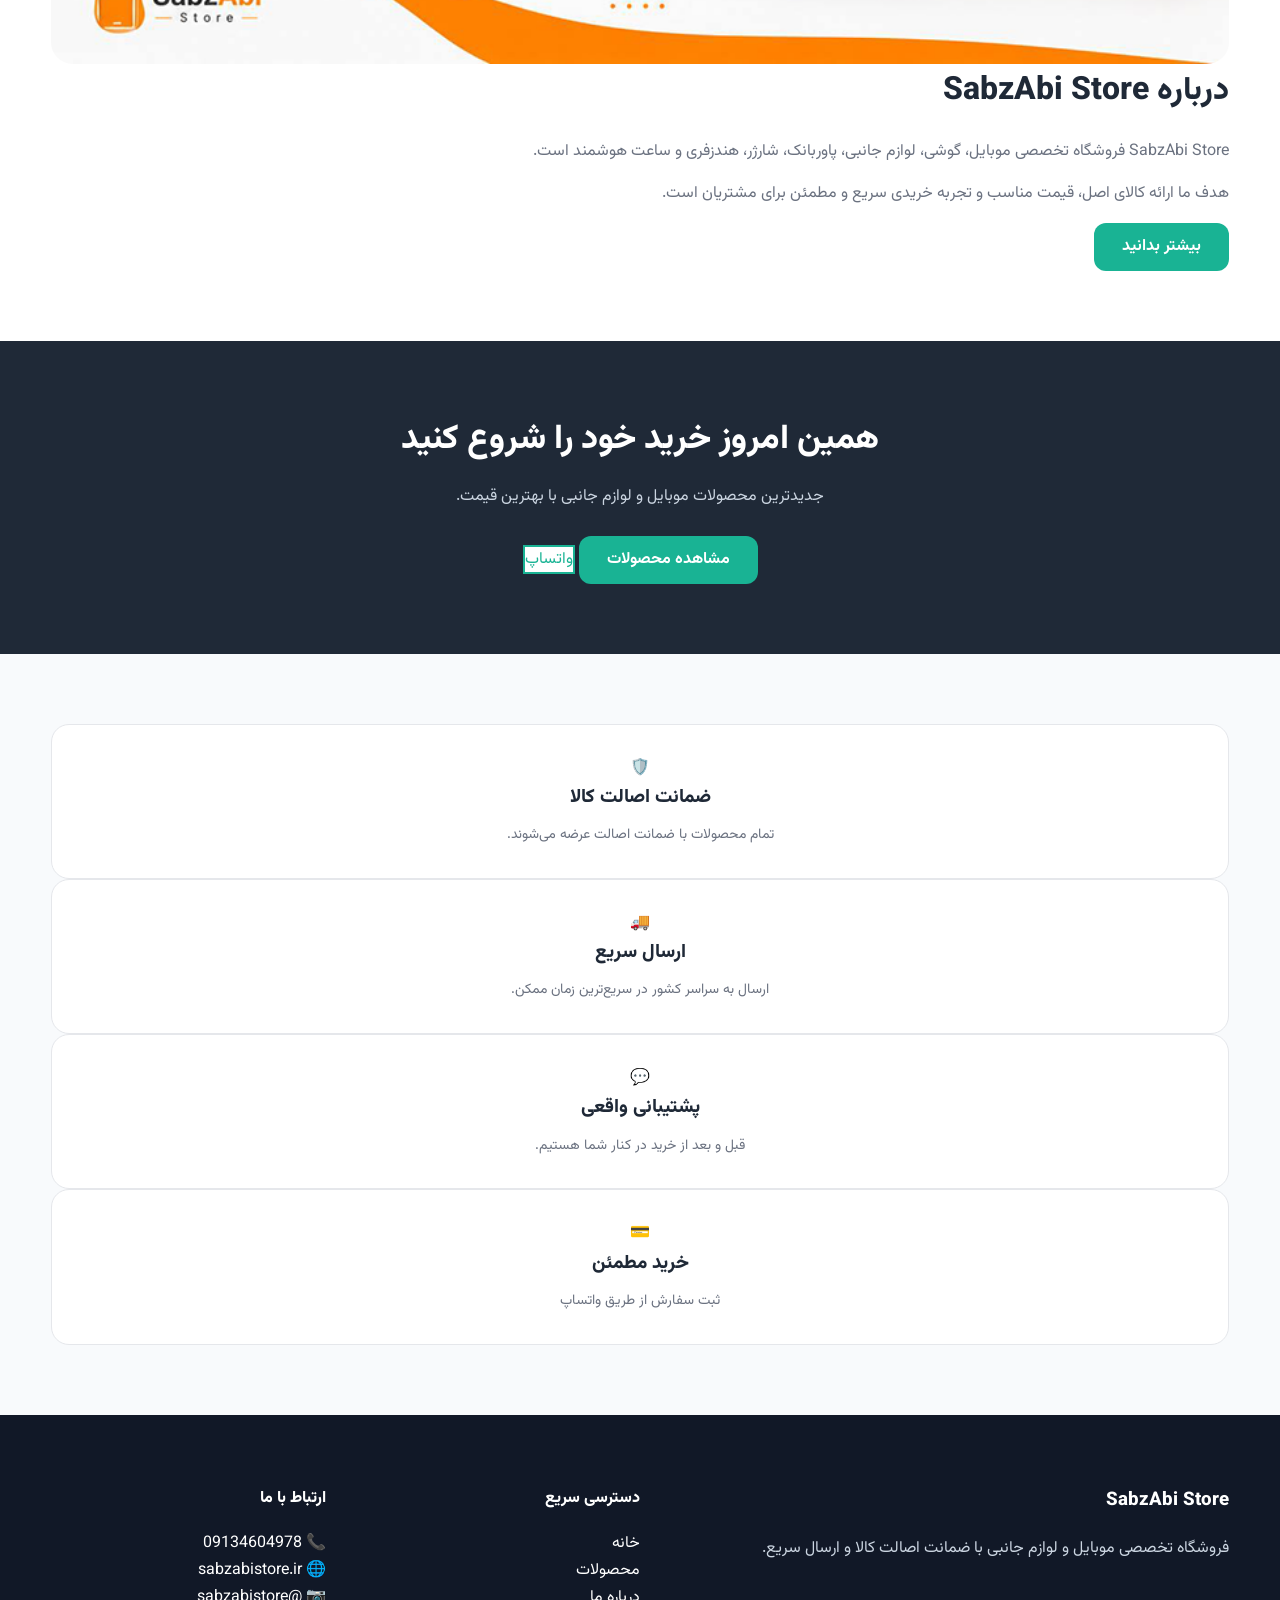
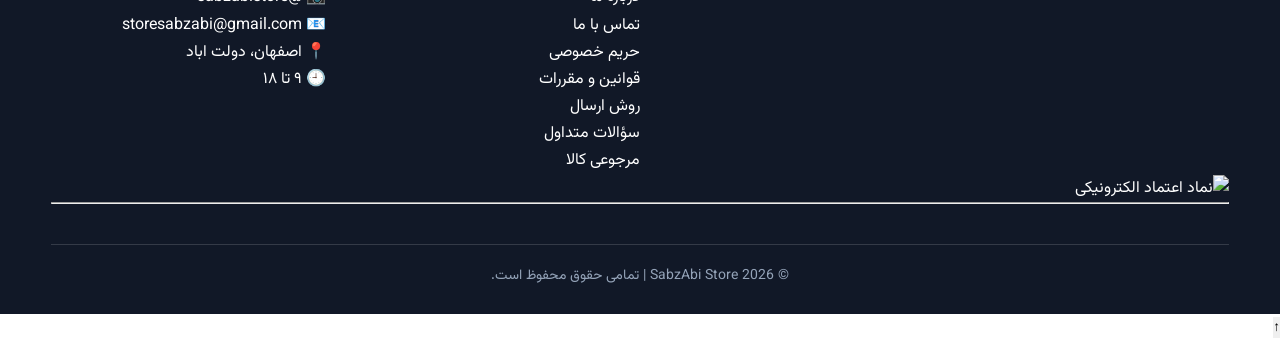
==== commit 5da4fac3: "Update index.html" ====
--- a/index.html
+++ b/index.html
@@ -9,7 +9,7 @@
 
 <meta http-equiv="X-UA-Compatible" content="IE=edge">
 
-<title>SabzAbi Store | فروشگاه تخصصی موبایل و لوازم جانبی</title>
+<title> SabzAbi Store | فروشگاه تخصصی موبایل و لوازم جانبی </title>
 
 <meta name="description"
 content="خرید موبایل، پاوربانک، شارژر، هندزفری، ساعت هوشمند و لوازم جانبی اصل با بهترین قیمت، ارسال سریع و ضمانت اصالت کالا">
@@ -22,6 +22,8 @@
 
 <meta name="theme-color"
 content="#0f766e">
+
+ <meta name="enamad" content="14124198" />
 
 <link rel="icon"
 href="assets/favicons/favicon.png"
@@ -579,6 +581,18 @@
 
 </div>
 
+	<a referrerpolicy="origin"
+   target="_blank"
+   href="https://trustseal.enamad.ir/?id=774605&Code=gkwrT6l8UGysF2wvPLm1kCikeP0znlSZ">
+
+  <img referrerpolicy="origin"
+       src="https://trustseal.enamad.ir/logo.aspx?id=774605&Code=gkwrT6l8UGysF2wvPLm1kCikeP0znlSZ"
+       alt="نماد اعتماد الکترونیکی"
+       style="cursor:pointer"
+       code="gkwrT6l8UGysF2wvPLm1kCikeP0znlSZ">
+
+</a>
+
 <hr>
 
 <div class="footer-bottom">
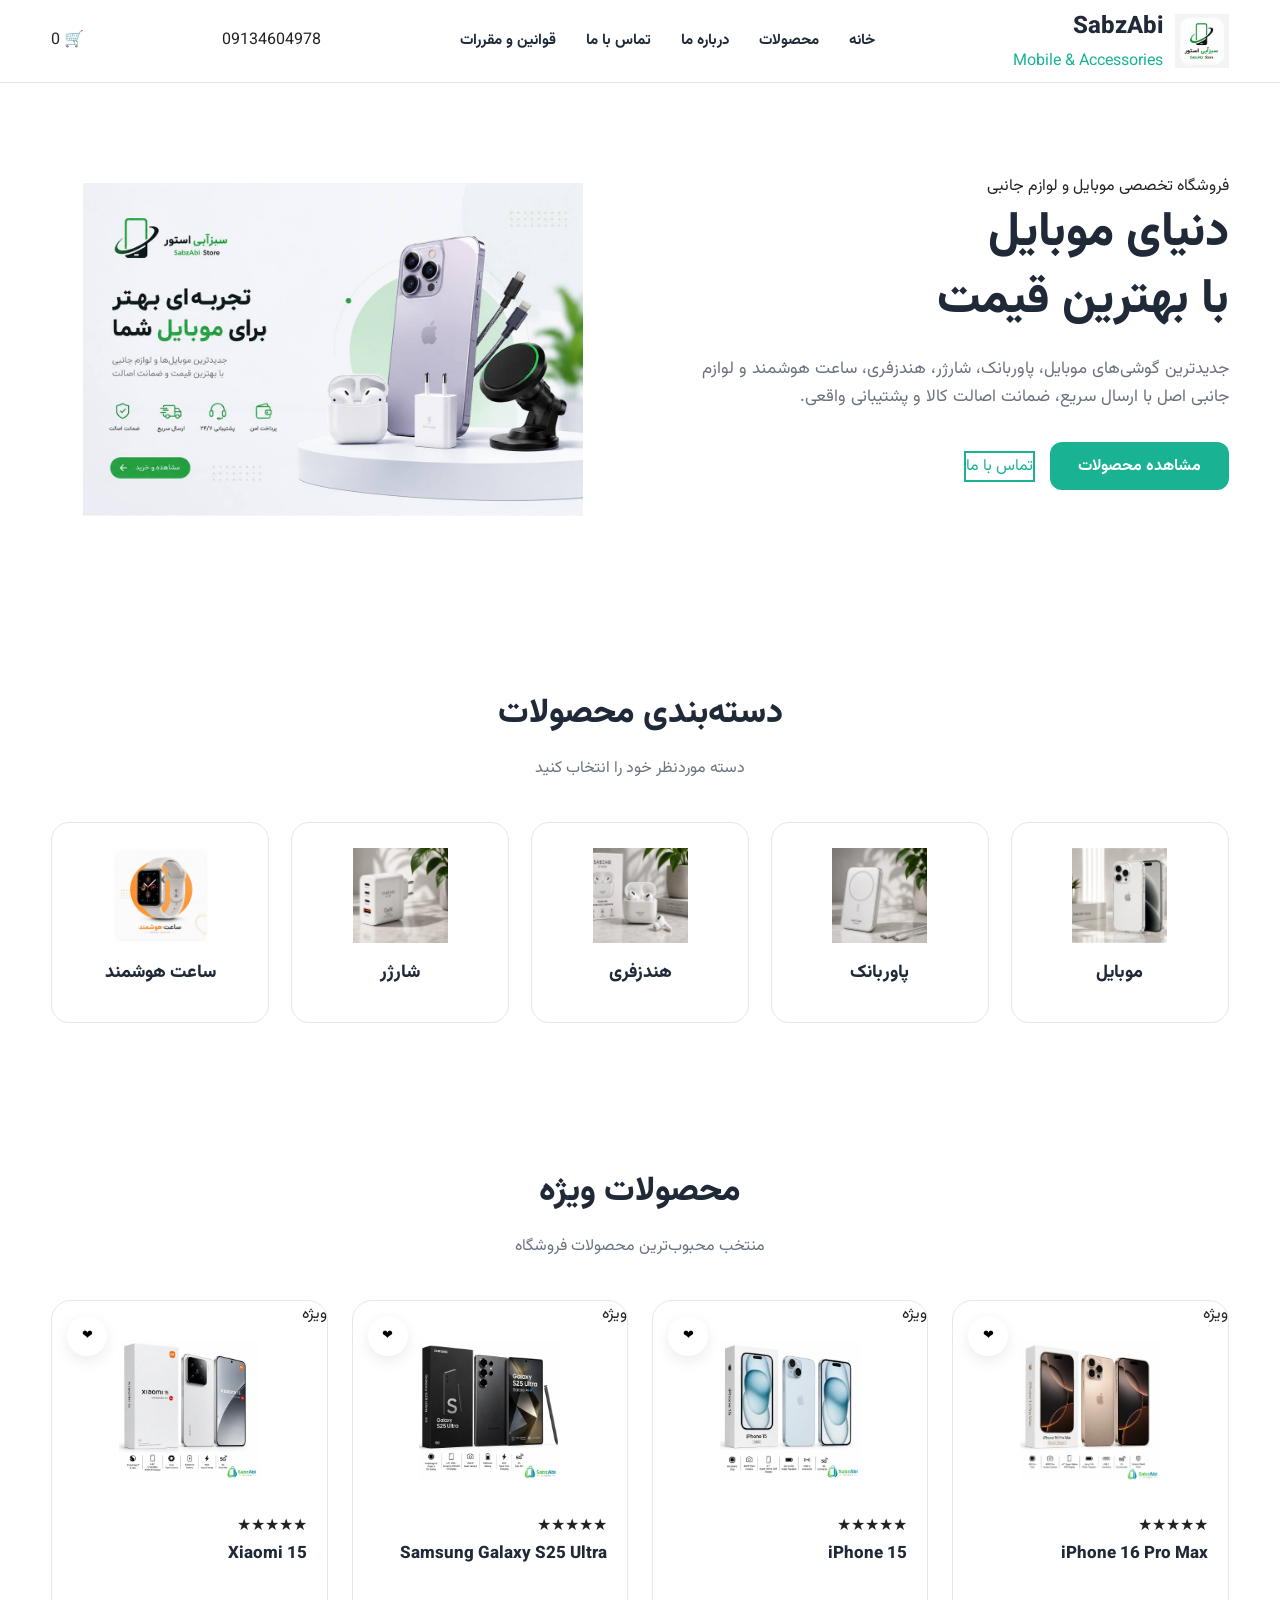
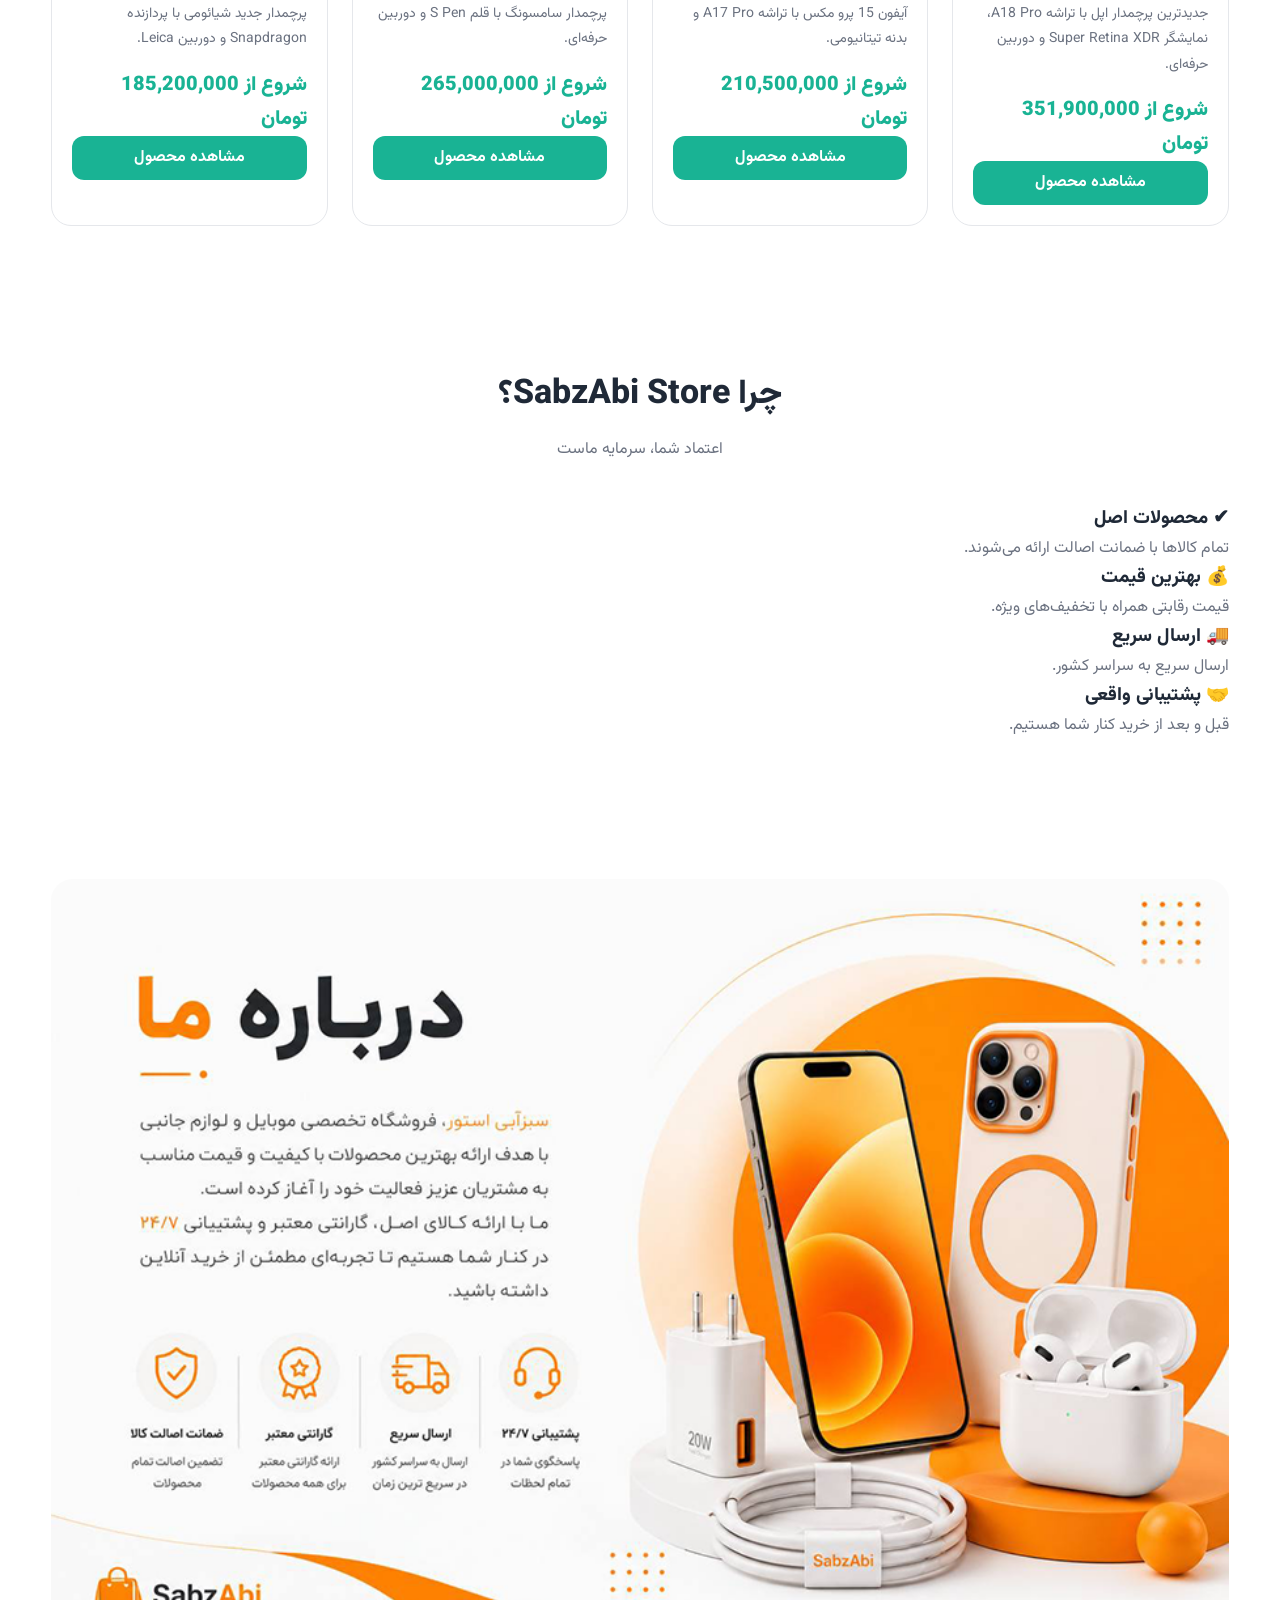
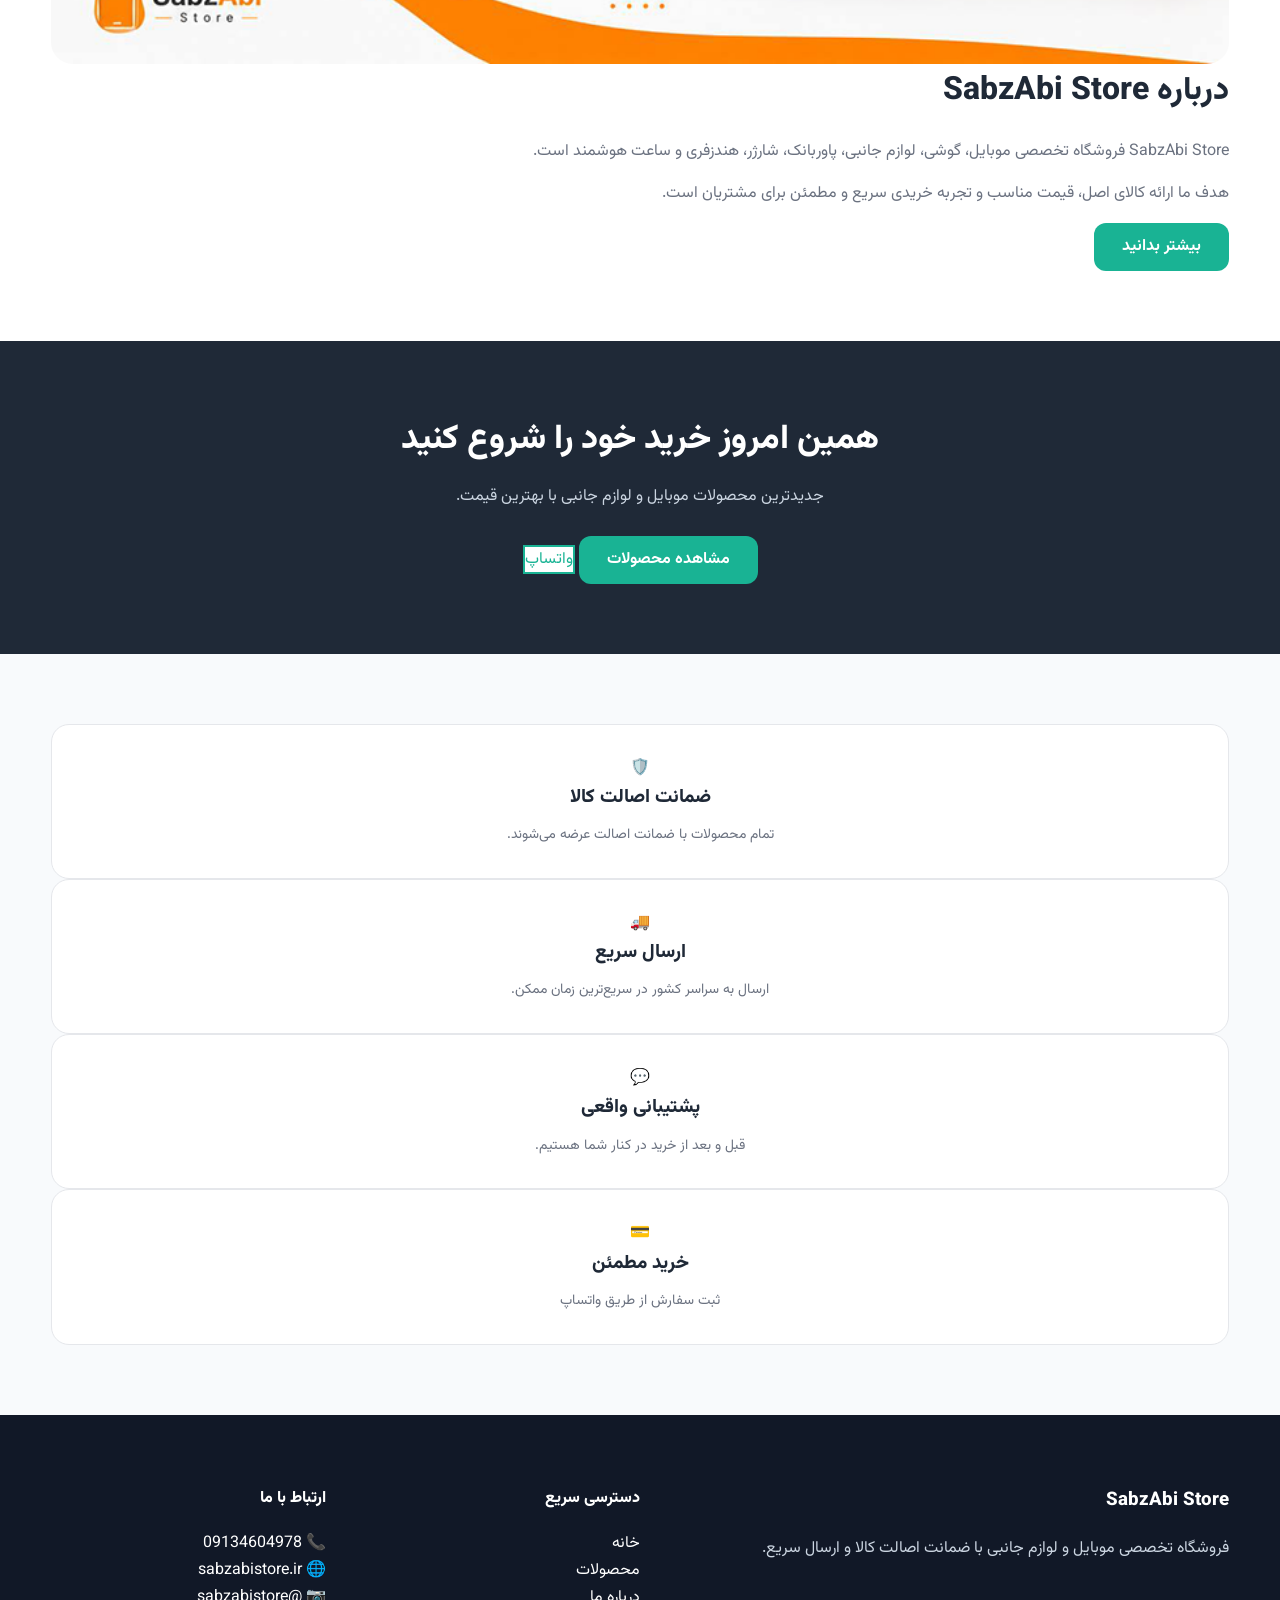
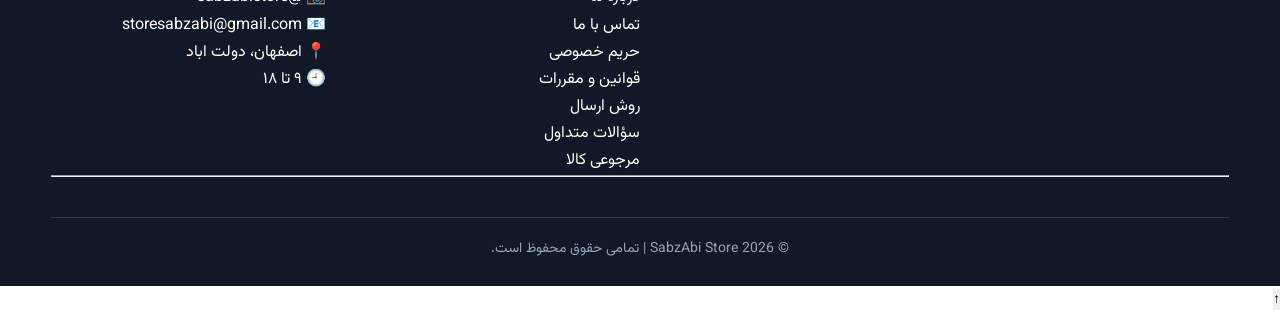
==== commit 7a176ea9: "Update index.html" ====
--- a/index.html
+++ b/index.html
@@ -581,18 +581,6 @@
 
 </div>
 
-	<a referrerpolicy="origin"
-   target="_blank"
-   href="https://trustseal.enamad.ir/?id=774605&Code=gkwrT6l8UGysF2wvPLm1kCikeP0znlSZ">
-
-  <img referrerpolicy="origin"
-       src="https://trustseal.enamad.ir/logo.aspx?id=774605&Code=gkwrT6l8UGysF2wvPLm1kCikeP0znlSZ"
-       alt="نماد اعتماد الکترونیکی"
-       style="cursor:pointer"
-       code="gkwrT6l8UGysF2wvPLm1kCikeP0znlSZ">
-
-</a>
-
 <hr>
 
 <div class="footer-bottom">
